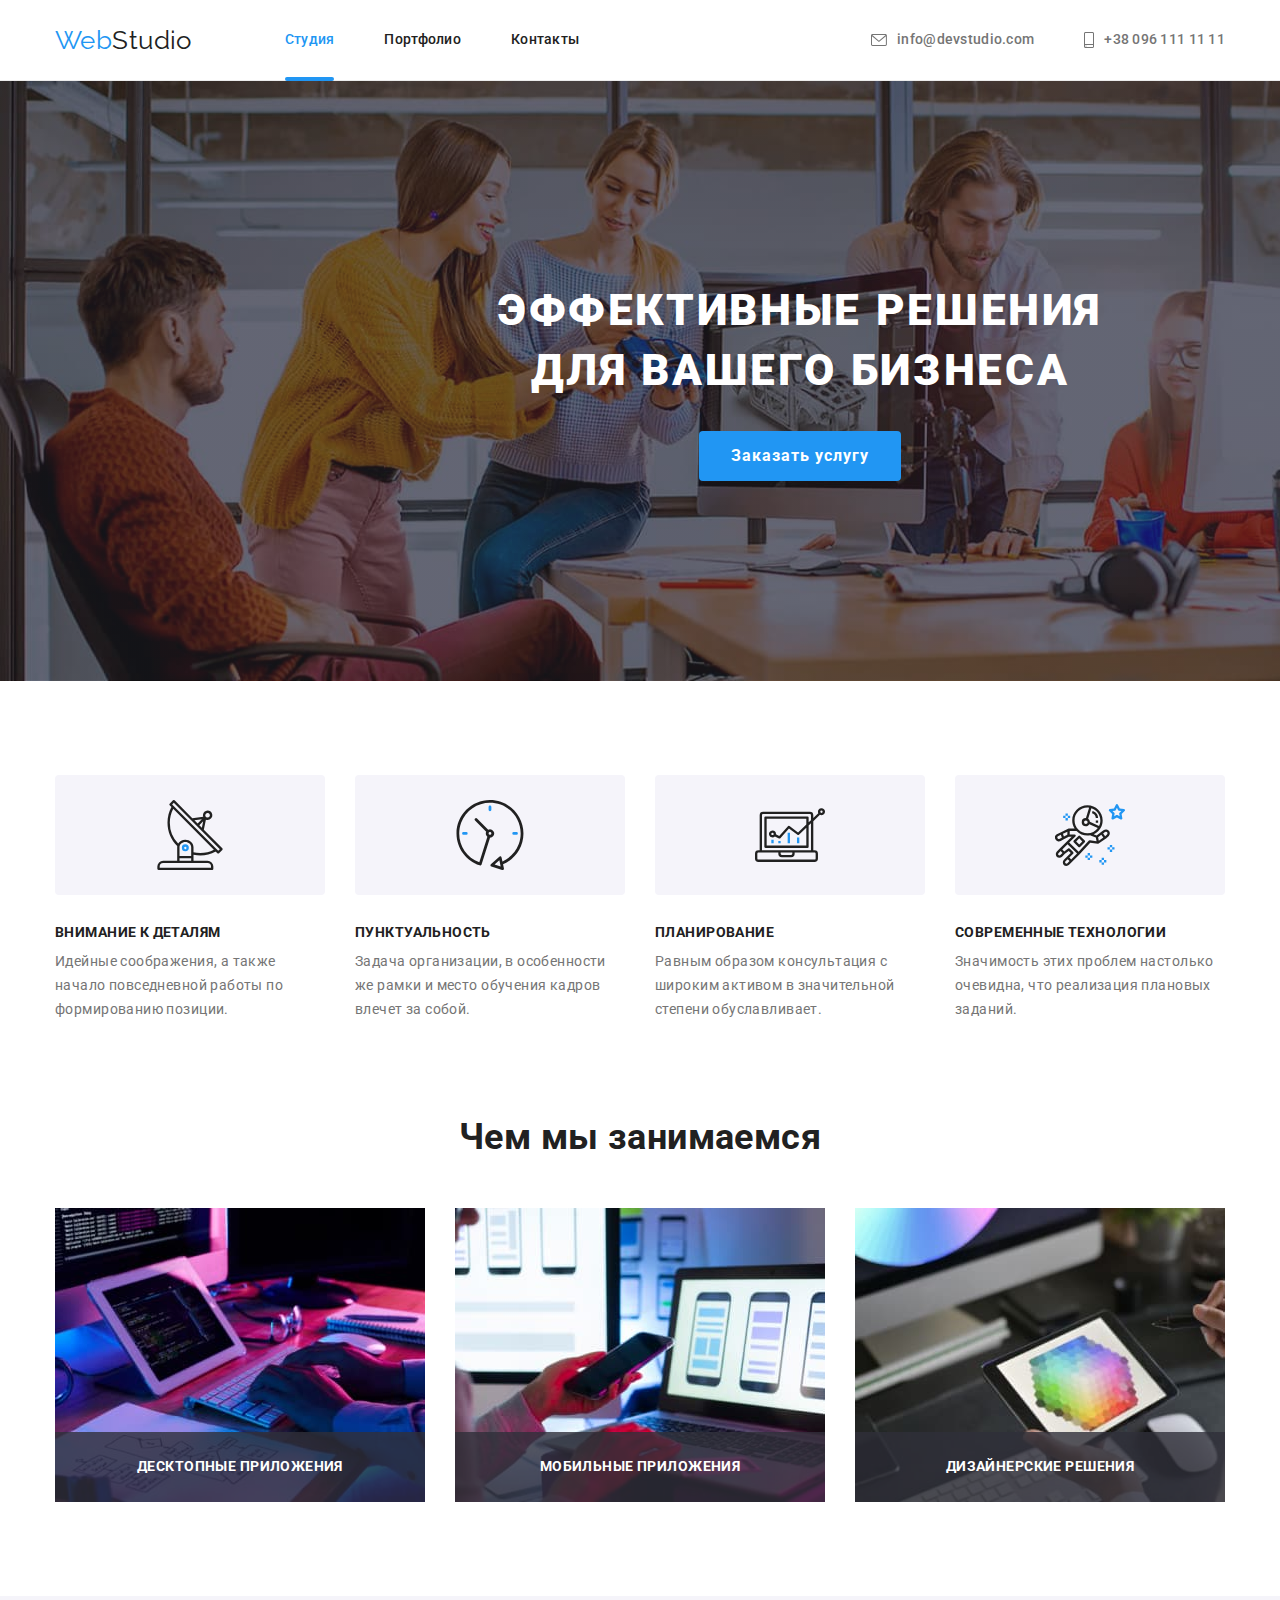
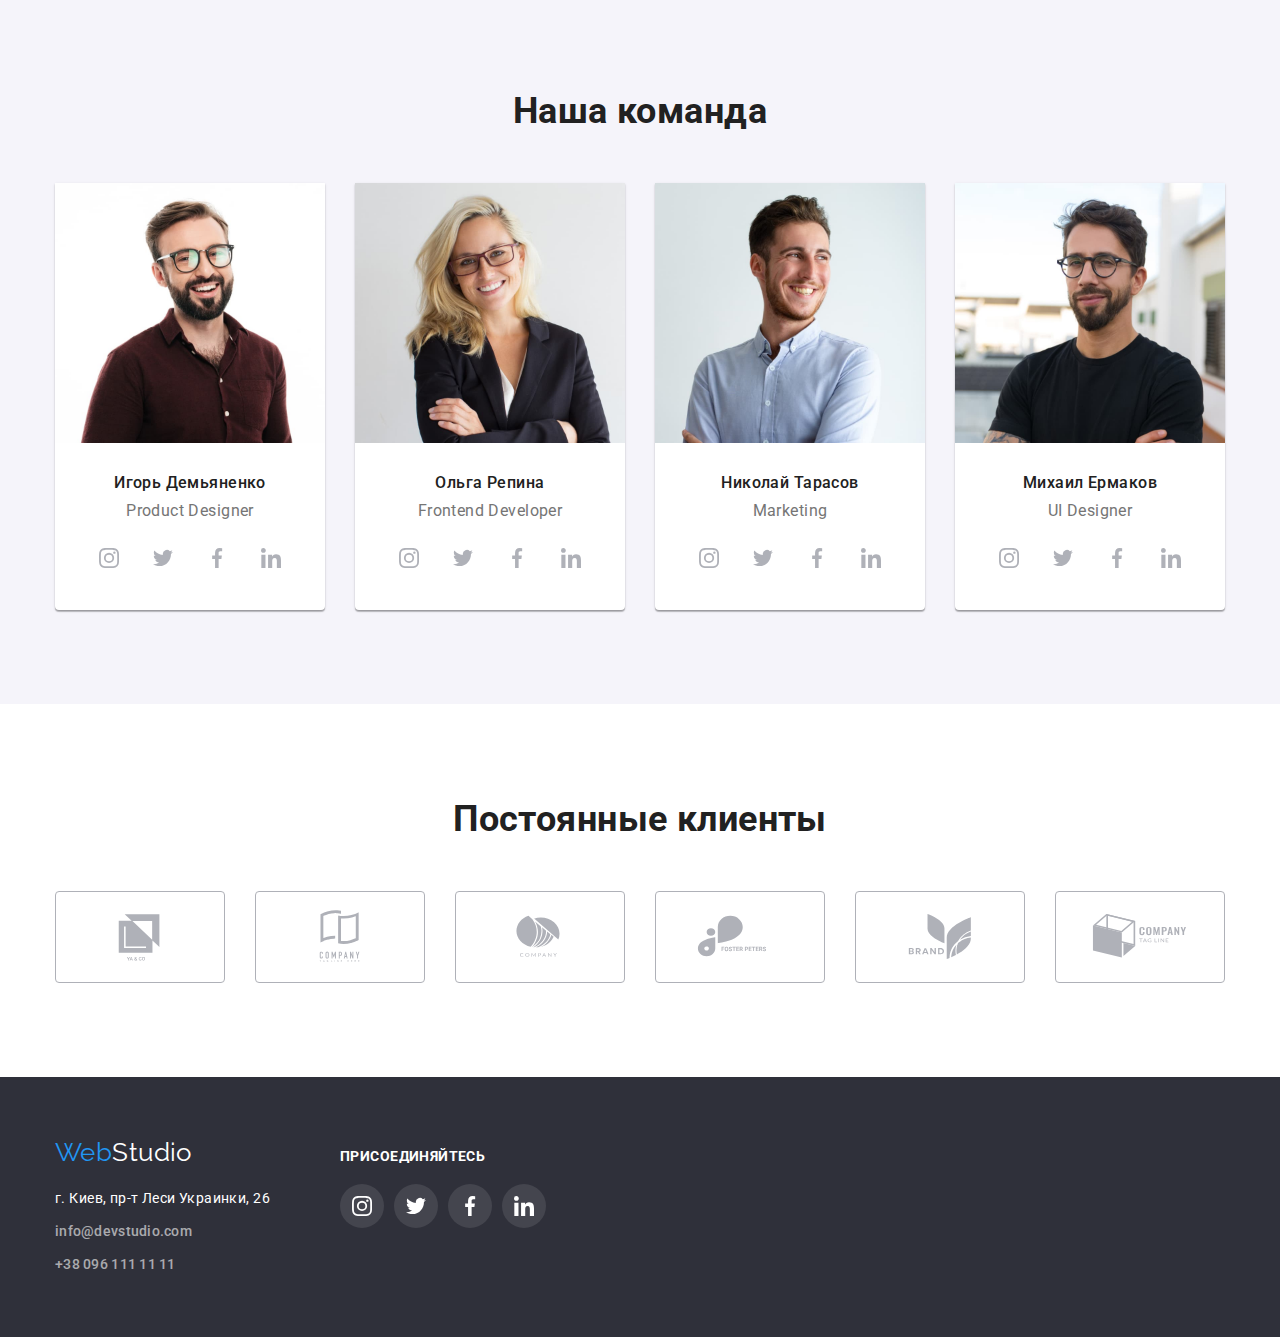
==== index.html @ c3dfde29 "Adds repository" ====
<!DOCTYPE html>
<html lang="ru">
<head>
  <meta charset="UTF-8">
  <meta http-equiv="X-UA-Compatible" content="IE=edge">
  <meta name="viewport" content="width=device-width, initial-scale=1.0">
  <link href="https://fonts.googleapis.com/css2?family=Raleway:wght@700&family=Roboto:wght@400;500;700;900&display=swap" rel="stylesheet">
  <link rel="stylesheet" href="./css/modern-normalize.css">
  <link rel="stylesheet" href="./css/style.css">
  <title>Web Studio</title>
</head>
<body>
  <header class="header">
    <div class="container head-wrapper">
      <nav class="site-nav">
        <a lang="en" class="logo" href="./index.html"><span>Web</span>Studio</a>
        <ul class="site-menu">
          <li class="menu-item">
            <a class="menu-link current" href="./index.html">Студия</a>
          </li>
          <li class="menu-item">
            <a class="menu-link" href="./portfolio.html">Портфолио</a>
          </li>
          <li class="menu-item">
            <a class="menu-link" href="#">Контакты</a>
          </li>
        </ul>
      </nav>
      <ul class="contacts">
        <li class="contacts-item">
          <a class="contacts-link" href="mailto:info@devstudio.com">
            <svg class="icon" width="16" height="12">
              <use href="./images/icons.svg#icon-envelope"></use>
            </svg>
            info@devstudio.com</a>
        </li>
        <li class="contacts-item">
          <a class="contacts-link" href="tel:+380961111111">
            <svg class="icon" width="10" height="16">
              <use href="./images/icons.svg#icon-smartphone"></use>
            </svg>
            +38 096 111 11 11</a>
        </li>
      </ul>
    </div>
  </header>
  <main>
    <section class="section hero">
      <div class="container">
        <h1 class="hero-title">Эффективные решения для вашего бизнеса</h1>
        <button class="button hero-button" data-modal-open type="button">Заказать услугу</button>
      </div>
    </section>
    <section class="section-features">
      <div class="container">
        <h2 class="visually-hidden">особенности</h2>
        <ul class=" features">
          <li class="features-item">
            <div class="features-icon">
              <svg class="icon" width="70" height="70">
                <use href="./images/icons.svg#icon-antenna"></use>
              </svg>
            </div>
            <h3 class="title feature-title">Внимание к деталям</h3>
            <p>Идейные соображения, а также начало повседневной работы по формированию позиции.</p>
          </li>
          <li class="features-item">
            <div class="features-icon">
              <svg class="icon" width="70" height="70">
                <use href="./images/icons.svg#icon-clock"></use>
              </svg>
            </div>
            <h3 class="title feature-title">Пунктуальность</h3>
            <p>Задача организации, в особенности же рамки и место обучения кадров влечет за собой.</p>
          </li>
          <li class="features-item">
            <div class="features-icon">
              <svg class="icon" width="70" height="70">
                <use href="./images/icons.svg#icon-diagram"></use>
              </svg>
            </div>
            <h3 class="title feature-title">Планирование</h3>
            <p>Равным образом консультация с широким активом в значительной степени обуславливает.</p>
          </li>
          <li class="features-item">
            <div class="features-icon">
              <svg class="icon" width="70" height="70">
                <use href="./images/icons.svg#icon-astronaut"></use>
              </svg>
            </div>
            <h3 class="title feature-title">Современные технологии</h3>
            <p>Значимость этих проблем настолько очевидна, что реализация плановых заданий.</p>
          </li>
        </ul>
      </div>
    </section>
    <section class="section">
      <div class="container">
        <h2 class="title section-title">Чем мы занимаемся</h2>
        <ul class="occupation">
          <li class="occupation-item">
            <img 
              src="./images/codig.jpg"
              class="img"
              alt="Десктопные приложения"
              width="370"
              height="294">
            <div class="stat-overlay">Десктопные приложения</div>
          </li>
          <li class="occupation-item">
            <img 
              src="./images/adaptation.jpg"
              class="img" 
              alt="Мобильные приложения"
              width="370"
              height="294">
            <div class="stat-overlay">Мобильные приложения</div>
          </li>
          <li class="occupation-item">
            <img 
              src="./images/design.jpg"
              class="img"
              alt="Дизайнерские решения"
              width="370"
              height="294">
            <div class="stat-overlay">Дизайнерские решения</div>
          </li>
        </ul>
      </div>
    </section>
    <section class="section team">
      <div class="container">
        <h2 class="title section-title">Наша команда</h2>
        <ul class="team-list">
          <li class="team-item">
            <img 
              src="./images/product_designer.jpg" 
              class="img"
              alt="Игорь Демьяненко"
              width="270"
              height="260">
            <div class="employee-wrapper">
              <h3 class="title employee-name">Игорь Демьяненко</h3>
              <p class="employee-position">Product Designer</p>
              <ul class="icon-box">
                <li class="icon-item">
                  <a href="#" class="icon-link">
                    <svg class="icon" width="20" height="20">
                      <use href="./images/icons.svg#icon-instagram"></use>
                    </svg>
                  </a>
                </li>
                <li class="icon-item">
                  <a href="#" class="icon-link">
                    <svg class="icon" width="20" height="20">
                      <use href="./images/icons.svg#icon-twitter"></use>
                    </svg>
                  </a>
                </li>
                <li class="icon-item">
                  <a href="#" class="icon-link">
                    <svg class="icon" width="20" height="20">
                      <use href="./images/icons.svg#icon-facebook"></use>
                    </svg>
                  </a>
                </li>
                <li class="icon-item">
                  <a href="#" class="icon-link">
                    <svg class="icon" width="20" height="20">
                      <use href="./images/icons.svg#icon-linkedin"></use>
                    </svg>
                  </a>
                </li>
              </ul>
            </div>
          </li>
          <li class="team-item">
            <img 
              src="./images/frontend_developer.jpg"
              class="img"
              alt="Ольга Репина"
              width="270"
              height="260">
            <div class="employee-wrapper">
              <h3 class="title employee-name">Ольга Репина</h3>
              <p class="employee-position">Frontend Developer</p>
              <ul class="icon-box">
                <li class="icon-item">
                  <a href="#" class="icon-link">
                    <svg class="icon" width="20" height="20">
                      <use href="./images/icons.svg#icon-instagram"></use>
                    </svg>
                  </a>
                </li>
                <li class="icon-item">
                  <a href="#" class="icon-link">
                    <svg class="icon" width="20" height="20">
                      <use href="./images/icons.svg#icon-twitter"></use>
                    </svg>
                  </a>
                </li>
                <li class="icon-item">
                  <a href="#" class="icon-link">
                    <svg class="icon" width="20" height="20">
                      <use href="./images/icons.svg#icon-facebook"></use>
                    </svg>
                  </a>
                </li>
                <li class="icon-item">
                  <a href="#" class="icon-link">
                    <svg class="icon" width="20" height="20">
                      <use href="./images/icons.svg#icon-linkedin"></use>
                    </svg>
                  </a>
                </li>
              </ul>
            </div>
          </li>
          <li class="team-item">
            <img 
              src="./images/marketing.jpg"
              class="img" 
              alt="Николай Тарасов"
              width="270"
              height="260">
            <div class="employee-wrapper">
              <h3 class="title employee-name">Николай Тарасов</h3>
              <p class="employee-position">Marketing</p>
              <ul class="icon-box">
                <li class="icon-item">
                  <a href="#" class="icon-link">
                    <svg class="icon" width="20" height="20">
                      <use href="./images/icons.svg#icon-instagram"></use>
                    </svg>
                  </a>
                </li>
                <li class="icon-item">
                  <a href="#" class="icon-link">
                    <svg class="icon" width="20" height="20">
                      <use href="./images/icons.svg#icon-twitter"></use>
                    </svg>
                  </a>
                </li>
                <li class="icon-item">
                  <a href="#" class="icon-link">
                    <svg class="icon" width="20" height="20">
                      <use href="./images/icons.svg#icon-facebook"></use>
                    </svg>
                  </a>
                </li>
                <li class="icon-item">
                  <a href="#" class="icon-link">
                    <svg class="icon" width="20" height="20">
                      <use href="./images/icons.svg#icon-linkedin"></use>
                    </svg>
                  </a>
                </li>
              </ul>
            </div>
          </li>
          <li class="team-item">
            <img 
              src="./images/ui_designer.jpg" 
              class="img"
              alt="Михаил Ермаков"
              width="270"
              height="260">
            <div class="employee-wrapper">
              <h3 class="title employee-name">Михаил Ермаков</h3>
              <p class="employee-position">UI Designer</p>
              <ul class="icon-box">
                <li class="icon-item">
                  <a href="#" class="icon-link">
                    <svg class="icon" width="20" height="20">
                      <use href="./images/icons.svg#icon-instagram"></use>
                    </svg>
                  </a>
                </li>
                <li class="icon-item">
                  <a href="#" class="icon-link">
                    <svg class="icon" width="20" height="20">
                      <use href="./images/icons.svg#icon-twitter"></use>
                    </svg>
                  </a>
                </li>
                <li class="icon-item">
                  <a href="#" class="icon-link">
                    <svg class="icon" width="20" height="20">
                      <use href="./images/icons.svg#icon-facebook"></use>
                    </svg>
                  </a>
                </li>
                <li class="icon-item">
                  <a href="#" class="icon-link">
                    <svg class="icon" width="20" height="20">
                      <use href="./images/icons.svg#icon-linkedin"></use>
                    </svg>
                  </a>
                </li>
              </ul>
            </div>
          </li>
        </ul>
      </div>
    </section>
    <section class="section">
      <h2 class="title section-title">Постоянные клиенты</h2>
      <div class="container">
        <ul class="clients-list">
        <li class="clients-item">
          <a href="#" class="icon-link">
            <svg class="icon" width="106" height="60">
              <use href="./images/icons.svg#icon-logo"></use>
            </svg>
          </a>
        </li>
        <li class="clients-item">
          <a href="#" class="icon-link">
            <svg class="icon" width="106" height="60">
              <use href="./images/icons.svg#icon-logo_2"></use>
            </svg>
          </a>
        </li>
        <li class="clients-item">
          <a href="#" class="icon-link">
            <svg class="icon" width="106" height="60">
              <use href="./images/icons.svg#icon-logo_3"></use>
            </svg>
          </a>
        </li>
        <li class="clients-item">
          <a href="#" class="icon-link">
            <svg class="icon" width="106" height="60">
              <use href="./images/icons.svg#icon-logo_4"></use>
            </svg>
          </a>
        </li>
        <li class="clients-item">
          <a href="#" class="icon-link">
            <svg class="icon" width="106" height="60">
              <use href="./images/icons.svg#icon-logo_5"></use>
            </svg>
          </a>
        </li>
        <li class="clients-item">
          <a href="#" class="icon-link">
            <svg class="icon" width="106" height="60">
              <use href="./images/icons.svg#icon-logo_6"></use>
            </svg>
          </a>
        </li>
      </ul>
      </div>
    </section>
  </main>
  <footer class="footer">
    <div class="container footer-wrapper">
      <div class="address-wrapper">
        <a lang="en" class="logo" href="./index.html"><span>Web</span>Studio</a>
        <address class="address">
          <p>г. Киев, пр-т Леси Украинки, 26</p>
          <a class="contacts-link" href="mailto:info@devstudio.com">info@devstudio.com</a>
          <br>
          <a class="contacts-link" href="tel:+380961111111">+38 096 111 11 11</a>
        </address>
      </div>
      <div class="social-wrapper">
        <h2 class="title social-title">Присоединяйтесь</h2>
        <ul class="icon-box">
          <li class="icon-item">
            <a href="#" class="icon-link">
              <svg class="icon" width="20" height="20">
                <use href="./images/icons.svg#icon-instagram"></use>
              </svg>
            </a>
          </li>
          <li class="icon-item">
            <a href="#" class="icon-link">
              <svg class="icon" width="20" height="20">
                <use href="./images/icons.svg#icon-twitter"></use>
              </svg>
            </a>
          </li>
          <li class="icon-item">
            <a href="#" class="icon-link">
              <svg class="icon" width="20" height="20">
                <use href="./images/icons.svg#icon-facebook"></use>
              </svg>
            </a>
          </li>
          <li class="icon-item">
            <a href="#" class="icon-link">
              <svg class="icon" width="20" height="20">
                <use href="./images/icons.svg#icon-linkedin"></use>
              </svg>
            </a>
          </li>
        </ul>
      </div>
    </div>
  </footer>
  <div class="backdrop is-hidden" data-modal>
    <div class="modal">
      <button class="modal-button" data-modal-close type="button"> 
        <svg class="icon" width="18" height="18">
          <use href="./images/icons.svg#icon-close"></use>
        </svg> 
      </button>
    </div>
  <script src="./js/modal.js"></script>
</body>
</html>
---- css/style.css ----
:root {
  --primary-text-color: #757575;
  --contrast-text-color: #FFFFFF;
  --title-text-color: #212121;
  --contacts-text-color: rgba(255, 255, 255, 0.6);
  --accent-text-color: #2196F3;
  --accent-button-background-color: #188CE8;
  --primary-background-color: #FFFFFF;
  --secondary-background-color: #F5F4FA;
  --contrast-background-color: #2F303A;
  --accent-background-color: #2196F3;
}

body {
  font-family: 'Roboto', Tahoma, Geneva, Verdana, sans-serif;
  font-size: 14px;
  line-height: 1.71;
  letter-spacing: 0.03em;
  color: var(--primary-text-color);
  background-color: var(--primary-background-color);
}

h1, h2, h3, p {
  margin-top: 0;
  margin-bottom: 0;
}

ul {
  margin-top: 0;
  margin-bottom: 0;
  padding-left: 0;
  list-style: none;
}

.container {
  margin-right: auto;
  margin-left: auto;
  padding-right: 15px;
  padding-left: 15px;
  width: 1200px;
}

.title {
  font-weight: 700;
  color: var(--title-text-color);
}

.button {
  display: inline-block;
  padding-top: 6px;
  padding-bottom: 6px;
  padding-left: 22px;
  padding-right: 22px;
  border-width: 0;
  border-radius: 4px;
  transition: color 250ms cubic-bezier(0.4, 0, 0.2, 1),
  background-color 250ms cubic-bezier(0.4, 0, 0.2, 1),
  box-shadow 250ms cubic-bezier(0.4, 0, 0.2, 1);
  
  font-family: inherit;
  font-weight: 500;
  font-size: 16px;
  line-height: 1.62;
  cursor: pointer;
  color: var(--title-text-color);
  background-color: var(--secondary-background-color);
}

.button.current,
.button:hover,
.button:focus {
  color: var(--contrast-text-color);
  background-color: var(--accent-background-color);
  box-shadow: 0px 3px 1px rgba(0, 0, 0, 0.1),
  0px 1px 2px rgba(0, 0, 0, 0.08),
  0px 2px 2px rgba(0, 0, 0, 0.12);
}

.img {
  display: block;
}

.visually-hidden {
  position: absolute;
  clip: rect(0 0 0 0);
  width: 1px;
  height: 1px;
  margin: -1px;
}

.icon{
  display: block;

  fill: currentColor;
}

/* Sections */

.section {
  padding-top: 94px;
  padding-bottom: 94px;
}

.section-title {
  margin-bottom: 50px;

  font-size: 36px;
  line-height: 1.17;
  text-align: center;
}

/* Header */

.header {
  border-bottom: 1px solid #ECECEC;
}

.head-wrapper{
  display: flex;
  align-items: center;
}

.site-nav {
  display: flex;
  align-items: center;
}

/* Logo */

.logo {
  font-family: 'Raleway', Tahoma, Geneva, Verdana, sans-serif;
  font-size: 26px;
  line-height: 1.19;
  color: var(--title-text-color);
  text-decoration: none;
}

.logo>span {
  color: var(--accent-text-color);
}

/* Menu */

.site-menu {
  display: flex;
  margin-left: 93px;
}

.menu-item {
  position: relative;
}

.menu-item:not(:last-child) {
  margin-right: 50px;
}

.menu-link {
  display: block;
  padding-top: 32px;
  padding-bottom: 32px;
  transition: color 250ms cubic-bezier(0.4, 0, 0.2, 1);
  
  font-weight: 500;
  line-height: 1.14;
  letter-spacing: 0.02em;
  color: var(--title-text-color);
  text-decoration: none;
}

.menu-link.current,
.menu-link:hover,
.menu-link:focus {
  color: var(--accent-text-color);
}

.menu-link.current::after {
  content: '';
  position: absolute;
  left: 0;
  bottom: -1px;
  height: 4px;
  width: 100%;
  background-color: var(--accent-background-color);
  border-radius: 2px;
}

/* Contacts */

.contacts {
  display: flex;
  margin-left: auto;
}

.contacts-link {
  display: flex;
  align-items: center;
  transition: color 250ms cubic-bezier(0.4, 0, 0.2, 1);
  
  font-weight: 500;
  line-height: 1.14;
  letter-spacing: 0.02em;
  text-decoration: none;
  color: inherit;
}

.contacts-link>.icon {
  margin-right: 10px;
}

.contacts-item + .contacts-item {
  margin-left: 50px;
}

.address>.contacts-link:hover,
.address>.contacts-link:focus,
.contacts-link:hover,
.contacts-link:focus {
  color: var(--accent-text-color);
}

/* Hero */

.hero {
  width: 1600px;
  margin: auto;
  padding-top: 200px;
  padding-bottom: 200px;
  background-color: var(--contrast-background-color);
  background-image: linear-gradient(to right, rgba(47, 48, 58, 0.4), rgba(47, 48, 58, 0.4)), url(../images/hero-img.jpg);
  background-size: cover;
  background-position: center;
  text-align: center;
}

.hero-title {
  margin-left: auto;
  margin-right: auto;
  margin-bottom: 30px;

  width: 696px;
  font-weight: 900;
  font-size: 44px;
  line-height: 1.36;
  text-align: center;
  letter-spacing: 0.06em;
  text-transform: uppercase;
  color: var(--contrast-text-color);
}

.hero-button {
  padding-top: 10px;
  padding-bottom: 10px;
  padding-left: 32px;
  padding-right: 32px;
  transition: background-color 250ms cubic-bezier(0.4, 0, 0.2, 1);
      
  font-weight: 700;
  font-size: 16px;
  line-height: 1.87;
  text-align: center;
  letter-spacing: 0.06em;
  color: var(--contrast-text-color);
  background-color: var(--accent-background-color);
}

.hero-button:hover,
.hero-button:focus {
  background-color: var(--accent-button-background-color);
}

/* Features */

.section-features {
  padding-top: 94px;
}

.features {
  display: flex;
}

.features-item {
  width: 270px;
}

.features-icon {
  display: flex;
  height: 120px;
  justify-content: center;
  align-items: center;
  background-color: var(--secondary-background-color);
  border-radius: 4px;
  margin-bottom: 30px;
}

.features-item:not(:last-child) {
  margin-right: 30px;
}

.feature-title {
  margin-bottom: 10px;  

  font-size: inherit;
  line-height: 1.14;
  text-transform: uppercase;
}

/* Occupation */

.occupation {
  display: flex;
  justify-content: space-between;
}

.occupation-item {
  position: relative;
}

.stat-overlay {
  position: absolute;
  left: 0;
  bottom: 0;

  width: 100%;
  padding-top: 27px;
  padding-bottom: 27px;
  
  text-align: center;
  line-height: 1.14;
  text-transform: uppercase;
  color: var(--contrast-text-color);
  background-color: rgba(47, 48, 58, 0.8);
  font-weight: 700;
}

/* Section Team */

.team {
  background-color: var(--secondary-background-color);
}

.team-list {
  display: flex;
  justify-content: space-between;
}

.team-item {
  border-radius: 0px 0px 4px 4px;

  text-align: center;
  background-color: var(--primary-background-color);
  box-shadow: 0px 1px 3px rgba(0, 0, 0, 0.12),
  0px 1px 1px rgba(0, 0, 0, 0.14),
  0px 2px 1px rgba(0, 0, 0, 0.2);
}

.employee-wrapper {
  padding: 30px 32px;  
}

.employee-name {
  margin-bottom: 10px;
  
  font-weight: 500;
  font-size: 16px;
  line-height: 1.19;
}

.employee-position {
  margin-bottom: 16px;

  font-size: 16px;
  line-height: 1.18;
}

.icon-box{
  display: flex;
}

.icon-item:not(:last-child) {
  margin-right: 10px;
}

.icon-link {
  display: block;
  padding: 12px;
  border-radius: 50%;
  transition: color 250ms cubic-bezier(0.4, 0, 0.2, 1),
  background-color 250ms cubic-bezier(0.4, 0, 0.2, 1);
  
  color: #AFB1B8;
}

.icon-link:hover,
.icon-link:focus {
  background-color: var(--accent-background-color);
  color: var(--contrast-text-color);
}

/* Section Clietns */

.clients-list {
  display: flex;
  justify-content: center;
}

.clients-item:not(:last-child) {
  margin-right: 30px;
}

.clients-item>.icon-link {
  padding: 15px 31px;
  border: 1px solid #AFB1B8;
  border-radius: 4px;
  transition: color 250ms cubic-bezier(0.4, 0, 0.2, 1),
  background-color 250ms cubic-bezier(0.4, 0, 0.2, 1),
  border-color 250ms cubic-bezier(0.4, 0, 0.2, 1);
}

.clients-item>.icon-link:hover,
.clients-item>.icon-link:focus {
  color: var(--accent-text-color);
  background-color: var(--primary-background-color);
  border-color: var(--accent-background-color);
}

/* Portfolio */

.portfolio-filter {
  display: flex;
  justify-content: center;
  margin-bottom: 50px;
}

.filter-item:not(:last-child) {
  margin-right: 8px;
}

.portfolio-list {
  display: flex;
  flex-wrap: wrap;
}

.portfolio-item {
  width: calc((100% - 60px)/3);
  margin-right: 30px;
  margin-bottom: 30px;
  transition: box-shadow 250ms cubic-bezier(0.4, 0, 0.2, 1);
}

.portfolio-item:nth-child(3n) {
  margin-right: 0;
}

.portfolio-item:nth-last-child(-n + 3) {
  margin-bottom: 0;
}

.img-wrapper {
  position: relative;
  overflow: hidden;
}

.din-overlay {
  position: absolute;
  top: 0;
  left: 0;
  width: 100%;
  height: 100%;
  transform: translateY(100%);
  transition: transform 250ms cubic-bezier(0.4, 0, 0.2, 1);
  
  padding: 63px 24px;

  font-size: 18px;
  line-height: 1.56;
  color: var(--contrast-text-color);
  background-color: rgba(33, 150, 243, 0.9);
}

.portfolio-item:hover .din-overlay {
  transform: translateY(0);
}

.portfolio-item:hover,
.portfolio-item:focus {
  box-shadow: 0px 1px 1px rgba(0, 0, 0, 0.12),
  0px 4px 4px rgba(0, 0, 0, 0.06),
  1px 4px 6px rgba(0, 0, 0, 0.16);
}

.description-wrapper {
  padding: 20px 24px;
  border: 1px solid #EEEEEE;
  border-top: none;
}

.project-name {
  margin-bottom: 4px;
  
  font-size: 18px;
  line-height: 2;
  letter-spacing: 0.06em;
}

.project-description {
  font-size: 16px;
  line-height: 1.87;
}

/* Footer */

.footer {
  padding-top: 60px;
  padding-bottom: 60px;
  background-color: var(--contrast-background-color);
}

.footer-wrapper {
  display: flex;
}

.footer .logo {
  display: inline-block;
  padding-bottom: 20px;

  color: var(--contrast-text-color);
}

.address {
  font-style: normal;
  color: var(--contrast-text-color);
}

.address>.contacts-link{
  display: inline-block;
  margin-top: 9px;
  transition: color 250ms cubic-bezier(0.4, 0, 0.2, 1);
  
  line-height: 1.71;
  color: var(--contacts-text-color);
}

.address-wrapper {
  margin-right: 70px;
}

.social-wrapper {
  padding-top: 12px;
}

.social-title {
  margin-bottom: 20px;
  
  font-size: 14px;
  line-height: 1.14;
  color: var(--contrast-text-color);
  text-transform: uppercase;
}

.footer .icon-link {
  transition: background-color 250ms cubic-bezier(0.4, 0, 0.2, 1);
  
  background-color: rgba(255, 255, 255, 0.1);
  color: var(--contrast-text-color);
}

.footer .icon-link:hover,
.footer .icon-link:focus{
  background-color: var(--accent-background-color);
}

/* Modal */

.backdrop {
  position: fixed;
  top: 0;
  bottom: 0;
  width: 100%;
  height: 100%;
  transition: opacity 250ms cubic-bezier(0.4, 0, 0.2, 1),
  visibility 250ms cubic-bezier(0.4, 0, 0.2, 1);

  background-color: rgba(0, 0, 0, 0.2);
  opacity: 1;
}

.is-hidden {
  opacity: 0;
  pointer-events: none;
  visibility: hidden;
}

.backdrop.is-hidden .modal {
  transform: translate(-50%, -50%) scale(0.5);
}

.modal {
  position: absolute;
  top: 50%;
  left: 50%;
  transform: translate(-50%, -50%) scale(1);
  transition: transform 250ms cubic-bezier(0.4, 0, 0.2, 1);

  width: 528px;
  height: 536px;
  background-color: var(--primary-background-color);
  box-shadow: 0px 1px 3px rgba(0, 0, 0, 0.12),
  0px 1px 1px rgba(0, 0, 0, 0.14),
  0px 2px 1px rgba(0, 0, 0, 0.2);
  border-radius: 4px;
}

.modal-button {
  position: absolute;
  top: 8px;
  right: 8px;

  padding: 5px;
  background-color: var(--contrast-text-color);
  border: 1px solid rgba(0, 0, 0, 0.1);
  border-radius: 50%;
  cursor: pointer;

  color: #000;
}
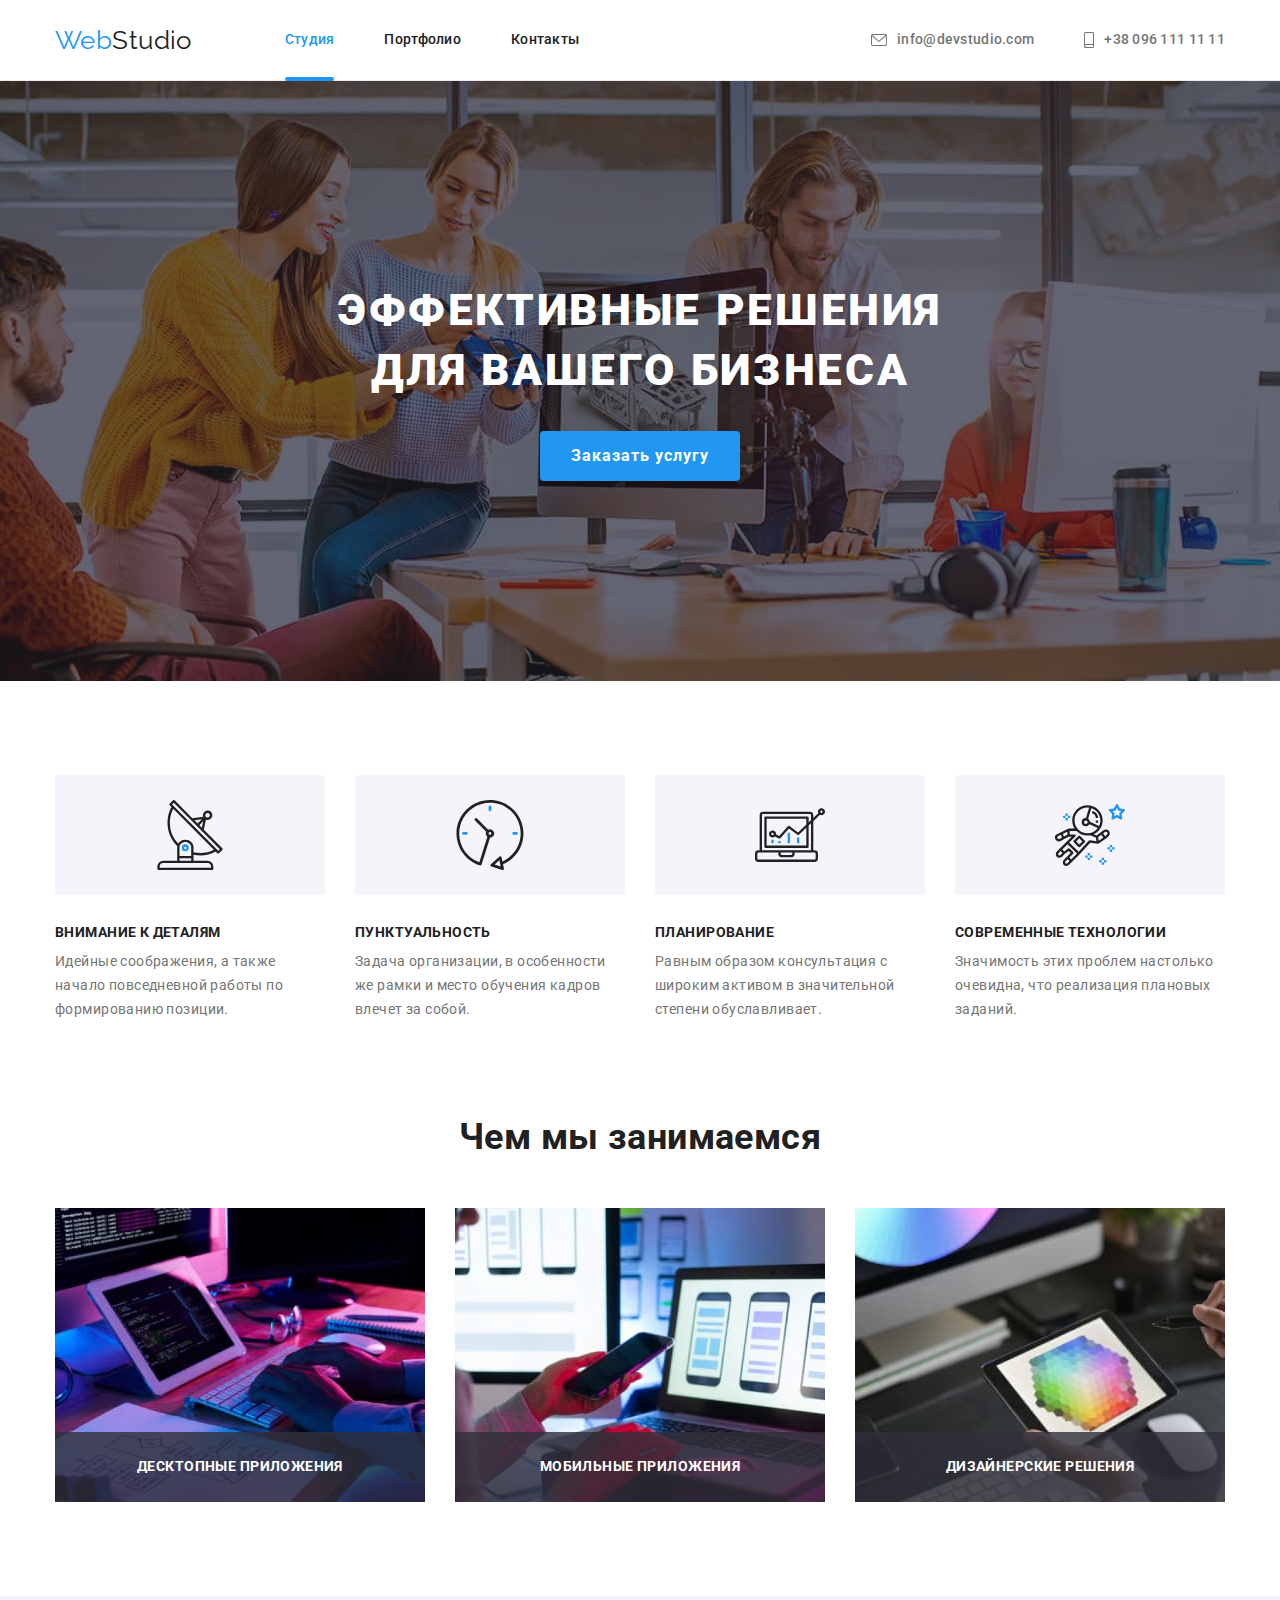
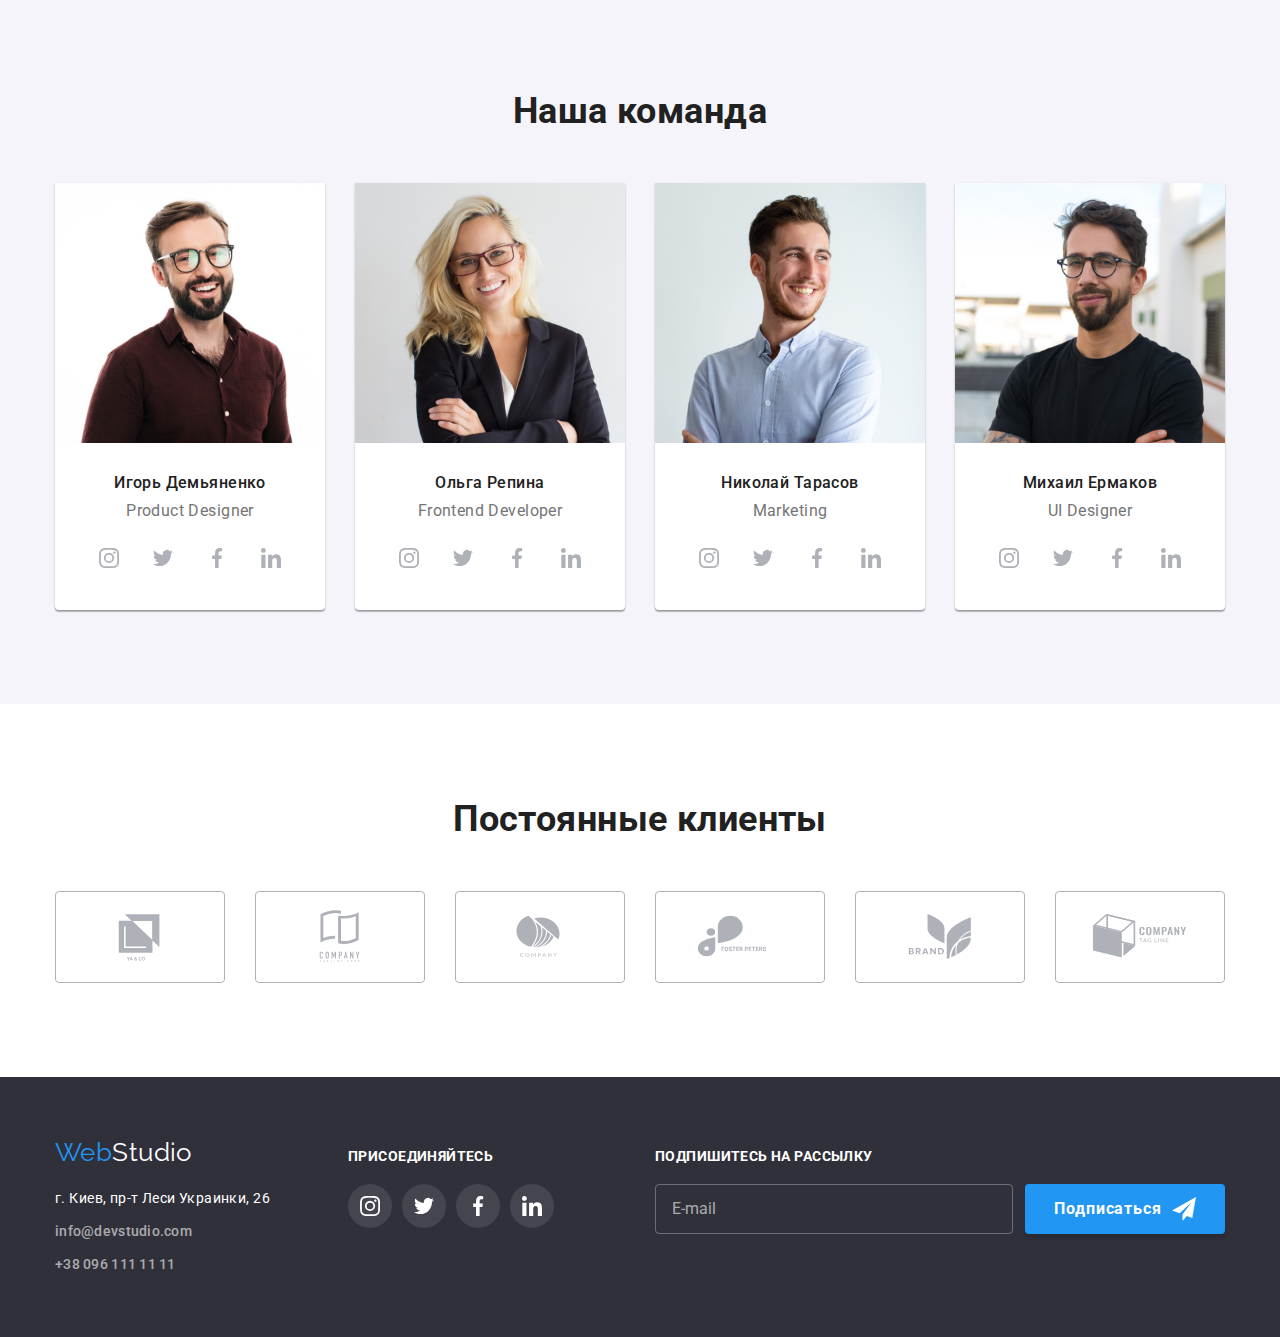
==== commit 725876f6: "Adds forms" ====
--- a/index.html
+++ b/index.html
@@ -1,412 +1,486 @@
 <!DOCTYPE html>
 <html lang="ru">
-<head>
-  <meta charset="UTF-8">
-  <meta http-equiv="X-UA-Compatible" content="IE=edge">
-  <meta name="viewport" content="width=device-width, initial-scale=1.0">
-  <link href="https://fonts.googleapis.com/css2?family=Raleway:wght@700&family=Roboto:wght@400;500;700;900&display=swap" rel="stylesheet">
-  <link rel="stylesheet" href="./css/modern-normalize.css">
-  <link rel="stylesheet" href="./css/style.css">
-  <title>Web Studio</title>
-</head>
-<body>
-  <header class="header">
-    <div class="container head-wrapper">
-      <nav class="site-nav">
-        <a lang="en" class="logo" href="./index.html"><span>Web</span>Studio</a>
-        <ul class="site-menu">
-          <li class="menu-item">
-            <a class="menu-link current" href="./index.html">Студия</a>
+  <head>
+    <meta charset="UTF-8" />
+    <meta http-equiv="X-UA-Compatible" content="IE=edge" />
+    <meta name="viewport" content="width=device-width, initial-scale=1.0" />
+    <link
+      href="https://fonts.googleapis.com/css2?family=Raleway:wght@700&family=Roboto:wght@400;500;700;900&display=swap"
+      rel="stylesheet"
+    />
+    <link rel="stylesheet" href="./css/modern-normalize.css" />
+    <link rel="stylesheet" href="./css/style.css" />
+    <title>Web Studio</title>
+  </head>
+  <body>
+    <header class="header">
+      <div class="container head-wrapper">
+        <nav class="site-nav">
+          <a lang="en" class="logo" href="./index.html"><span>Web</span>Studio</a>
+          <ul class="site-menu">
+            <li class="menu-item">
+              <a class="menu-link current" href="./index.html">Студия</a>
+            </li>
+            <li class="menu-item">
+              <a class="menu-link" href="./portfolio.html">Портфолио</a>
+            </li>
+            <li class="menu-item">
+              <a class="menu-link" href="#">Контакты</a>
+            </li>
+          </ul>
+        </nav>
+        <ul class="contacts">
+          <li class="contacts-item">
+            <a class="contacts-link" href="mailto:info@devstudio.com">
+              <svg class="icon" width="16" height="12">
+                <use href="./images/icons.svg#icon-envelope"></use>
+              </svg>
+              info@devstudio.com</a
+            >
           </li>
-          <li class="menu-item">
-            <a class="menu-link" href="./portfolio.html">Портфолио</a>
-          </li>
-          <li class="menu-item">
-            <a class="menu-link" href="#">Контакты</a>
-          </li>
-        </ul>
-      </nav>
-      <ul class="contacts">
-        <li class="contacts-item">
-          <a class="contacts-link" href="mailto:info@devstudio.com">
-            <svg class="icon" width="16" height="12">
-              <use href="./images/icons.svg#icon-envelope"></use>
-            </svg>
-            info@devstudio.com</a>
-        </li>
-        <li class="contacts-item">
-          <a class="contacts-link" href="tel:+380961111111">
-            <svg class="icon" width="10" height="16">
-              <use href="./images/icons.svg#icon-smartphone"></use>
-            </svg>
-            +38 096 111 11 11</a>
-        </li>
-      </ul>
-    </div>
-  </header>
-  <main>
-    <section class="section hero">
-      <div class="container">
-        <h1 class="hero-title">Эффективные решения для вашего бизнеса</h1>
-        <button class="button hero-button" data-modal-open type="button">Заказать услугу</button>
-      </div>
-    </section>
-    <section class="section-features">
-      <div class="container">
-        <h2 class="visually-hidden">особенности</h2>
-        <ul class=" features">
-          <li class="features-item">
-            <div class="features-icon">
-              <svg class="icon" width="70" height="70">
-                <use href="./images/icons.svg#icon-antenna"></use>
-              </svg>
-            </div>
-            <h3 class="title feature-title">Внимание к деталям</h3>
-            <p>Идейные соображения, а также начало повседневной работы по формированию позиции.</p>
-          </li>
-          <li class="features-item">
-            <div class="features-icon">
-              <svg class="icon" width="70" height="70">
-                <use href="./images/icons.svg#icon-clock"></use>
-              </svg>
-            </div>
-            <h3 class="title feature-title">Пунктуальность</h3>
-            <p>Задача организации, в особенности же рамки и место обучения кадров влечет за собой.</p>
-          </li>
-          <li class="features-item">
-            <div class="features-icon">
-              <svg class="icon" width="70" height="70">
-                <use href="./images/icons.svg#icon-diagram"></use>
-              </svg>
-            </div>
-            <h3 class="title feature-title">Планирование</h3>
-            <p>Равным образом консультация с широким активом в значительной степени обуславливает.</p>
-          </li>
-          <li class="features-item">
-            <div class="features-icon">
-              <svg class="icon" width="70" height="70">
-                <use href="./images/icons.svg#icon-astronaut"></use>
-              </svg>
-            </div>
-            <h3 class="title feature-title">Современные технологии</h3>
-            <p>Значимость этих проблем настолько очевидна, что реализация плановых заданий.</p>
+          <li class="contacts-item">
+            <a class="contacts-link" href="tel:+380961111111">
+              <svg class="icon" width="10" height="16">
+                <use href="./images/icons.svg#icon-smartphone"></use>
+              </svg>
+              +38 096 111 11 11</a
+            >
           </li>
         </ul>
       </div>
-    </section>
-    <section class="section">
-      <div class="container">
-        <h2 class="title section-title">Чем мы занимаемся</h2>
-        <ul class="occupation">
-          <li class="occupation-item">
-            <img 
-              src="./images/codig.jpg"
-              class="img"
-              alt="Десктопные приложения"
-              width="370"
-              height="294">
-            <div class="stat-overlay">Десктопные приложения</div>
-          </li>
-          <li class="occupation-item">
-            <img 
-              src="./images/adaptation.jpg"
-              class="img" 
-              alt="Мобильные приложения"
-              width="370"
-              height="294">
-            <div class="stat-overlay">Мобильные приложения</div>
-          </li>
-          <li class="occupation-item">
-            <img 
-              src="./images/design.jpg"
-              class="img"
-              alt="Дизайнерские решения"
-              width="370"
-              height="294">
-            <div class="stat-overlay">Дизайнерские решения</div>
-          </li>
-        </ul>
+    </header>
+    <main>
+      <section class="section hero">
+        <div class="container">
+          <h1 class="hero-title">Эффективные решения для вашего бизнеса</h1>
+          <button class="form-button" data-modal-open type="button">Заказать услугу</button>
+        </div>
+      </section>
+      <section class="section-features">
+        <div class="container">
+          <h2 class="visually-hidden">особенности</h2>
+          <ul class="features">
+            <li class="features-item">
+              <div class="features-icon">
+                <svg class="icon" width="70" height="70">
+                  <use href="./images/icons.svg#icon-antenna"></use>
+                </svg>
+              </div>
+              <h3 class="title feature-title">Внимание к деталям</h3>
+              <p>
+                Идейные соображения, а также начало повседневной работы по формированию позиции.
+              </p>
+            </li>
+            <li class="features-item">
+              <div class="features-icon">
+                <svg class="icon" width="70" height="70">
+                  <use href="./images/icons.svg#icon-clock"></use>
+                </svg>
+              </div>
+              <h3 class="title feature-title">Пунктуальность</h3>
+              <p>
+                Задача организации, в особенности же рамки и место обучения кадров влечет за собой.
+              </p>
+            </li>
+            <li class="features-item">
+              <div class="features-icon">
+                <svg class="icon" width="70" height="70">
+                  <use href="./images/icons.svg#icon-diagram"></use>
+                </svg>
+              </div>
+              <h3 class="title feature-title">Планирование</h3>
+              <p>
+                Равным образом консультация с широким активом в значительной степени обуславливает.
+              </p>
+            </li>
+            <li class="features-item">
+              <div class="features-icon">
+                <svg class="icon" width="70" height="70">
+                  <use href="./images/icons.svg#icon-astronaut"></use>
+                </svg>
+              </div>
+              <h3 class="title feature-title">Современные технологии</h3>
+              <p>Значимость этих проблем настолько очевидна, что реализация плановых заданий.</p>
+            </li>
+          </ul>
+        </div>
+      </section>
+      <section class="section">
+        <div class="container">
+          <h2 class="title section-title">Чем мы занимаемся</h2>
+          <ul class="occupation">
+            <li class="occupation-item">
+              <img
+                src="./images/codig.jpg"
+                class="img"
+                alt="Десктопные приложения"
+                width="370"
+                height="294"
+              />
+              <div class="stat-overlay">Десктопные приложения</div>
+            </li>
+            <li class="occupation-item">
+              <img
+                src="./images/adaptation.jpg"
+                class="img"
+                alt="Мобильные приложения"
+                width="370"
+                height="294"
+              />
+              <div class="stat-overlay">Мобильные приложения</div>
+            </li>
+            <li class="occupation-item">
+              <img
+                src="./images/design.jpg"
+                class="img"
+                alt="Дизайнерские решения"
+                width="370"
+                height="294"
+              />
+              <div class="stat-overlay">Дизайнерские решения</div>
+            </li>
+          </ul>
+        </div>
+      </section>
+      <section class="section team">
+        <div class="container">
+          <h2 class="title section-title">Наша команда</h2>
+          <ul class="team-list">
+            <li class="team-item">
+              <img
+                src="./images/product_designer.jpg"
+                class="img"
+                alt="Игорь Демьяненко"
+                width="270"
+                height="260"
+              />
+              <div class="employee-wrapper">
+                <h3 class="title employee-name">Игорь Демьяненко</h3>
+                <p class="employee-position">Product Designer</p>
+                <ul class="icon-box">
+                  <li class="icon-item">
+                    <a href="#" class="icon-link">
+                      <svg class="icon" width="20" height="20">
+                        <use href="./images/icons.svg#icon-instagram"></use>
+                      </svg>
+                    </a>
+                  </li>
+                  <li class="icon-item">
+                    <a href="#" class="icon-link">
+                      <svg class="icon" width="20" height="20">
+                        <use href="./images/icons.svg#icon-twitter"></use>
+                      </svg>
+                    </a>
+                  </li>
+                  <li class="icon-item">
+                    <a href="#" class="icon-link">
+                      <svg class="icon" width="20" height="20">
+                        <use href="./images/icons.svg#icon-facebook"></use>
+                      </svg>
+                    </a>
+                  </li>
+                  <li class="icon-item">
+                    <a href="#" class="icon-link">
+                      <svg class="icon" width="20" height="20">
+                        <use href="./images/icons.svg#icon-linkedin"></use>
+                      </svg>
+                    </a>
+                  </li>
+                </ul>
+              </div>
+            </li>
+            <li class="team-item">
+              <img
+                src="./images/frontend_developer.jpg"
+                class="img"
+                alt="Ольга Репина"
+                width="270"
+                height="260"
+              />
+              <div class="employee-wrapper">
+                <h3 class="title employee-name">Ольга Репина</h3>
+                <p class="employee-position">Frontend Developer</p>
+                <ul class="icon-box">
+                  <li class="icon-item">
+                    <a href="#" class="icon-link">
+                      <svg class="icon" width="20" height="20">
+                        <use href="./images/icons.svg#icon-instagram"></use>
+                      </svg>
+                    </a>
+                  </li>
+                  <li class="icon-item">
+                    <a href="#" class="icon-link">
+                      <svg class="icon" width="20" height="20">
+                        <use href="./images/icons.svg#icon-twitter"></use>
+                      </svg>
+                    </a>
+                  </li>
+                  <li class="icon-item">
+                    <a href="#" class="icon-link">
+                      <svg class="icon" width="20" height="20">
+                        <use href="./images/icons.svg#icon-facebook"></use>
+                      </svg>
+                    </a>
+                  </li>
+                  <li class="icon-item">
+                    <a href="#" class="icon-link">
+                      <svg class="icon" width="20" height="20">
+                        <use href="./images/icons.svg#icon-linkedin"></use>
+                      </svg>
+                    </a>
+                  </li>
+                </ul>
+              </div>
+            </li>
+            <li class="team-item">
+              <img
+                src="./images/marketing.jpg"
+                class="img"
+                alt="Николай Тарасов"
+                width="270"
+                height="260"
+              />
+              <div class="employee-wrapper">
+                <h3 class="title employee-name">Николай Тарасов</h3>
+                <p class="employee-position">Marketing</p>
+                <ul class="icon-box">
+                  <li class="icon-item">
+                    <a href="#" class="icon-link">
+                      <svg class="icon" width="20" height="20">
+                        <use href="./images/icons.svg#icon-instagram"></use>
+                      </svg>
+                    </a>
+                  </li>
+                  <li class="icon-item">
+                    <a href="#" class="icon-link">
+                      <svg class="icon" width="20" height="20">
+                        <use href="./images/icons.svg#icon-twitter"></use>
+                      </svg>
+                    </a>
+                  </li>
+                  <li class="icon-item">
+                    <a href="#" class="icon-link">
+                      <svg class="icon" width="20" height="20">
+                        <use href="./images/icons.svg#icon-facebook"></use>
+                      </svg>
+                    </a>
+                  </li>
+                  <li class="icon-item">
+                    <a href="#" class="icon-link">
+                      <svg class="icon" width="20" height="20">
+                        <use href="./images/icons.svg#icon-linkedin"></use>
+                      </svg>
+                    </a>
+                  </li>
+                </ul>
+              </div>
+            </li>
+            <li class="team-item">
+              <img
+                src="./images/ui_designer.jpg"
+                class="img"
+                alt="Михаил Ермаков"
+                width="270"
+                height="260"
+              />
+              <div class="employee-wrapper">
+                <h3 class="title employee-name">Михаил Ермаков</h3>
+                <p class="employee-position">UI Designer</p>
+                <ul class="icon-box">
+                  <li class="icon-item">
+                    <a href="#" class="icon-link">
+                      <svg class="icon" width="20" height="20">
+                        <use href="./images/icons.svg#icon-instagram"></use>
+                      </svg>
+                    </a>
+                  </li>
+                  <li class="icon-item">
+                    <a href="#" class="icon-link">
+                      <svg class="icon" width="20" height="20">
+                        <use href="./images/icons.svg#icon-twitter"></use>
+                      </svg>
+                    </a>
+                  </li>
+                  <li class="icon-item">
+                    <a href="#" class="icon-link">
+                      <svg class="icon" width="20" height="20">
+                        <use href="./images/icons.svg#icon-facebook"></use>
+                      </svg>
+                    </a>
+                  </li>
+                  <li class="icon-item">
+                    <a href="#" class="icon-link">
+                      <svg class="icon" width="20" height="20">
+                        <use href="./images/icons.svg#icon-linkedin"></use>
+                      </svg>
+                    </a>
+                  </li>
+                </ul>
+              </div>
+            </li>
+          </ul>
+        </div>
+      </section>
+      <section class="section">
+        <h2 class="title section-title">Постоянные клиенты</h2>
+        <div class="container">
+          <ul class="clients-list">
+            <li class="clients-item">
+              <a href="#" class="icon-link">
+                <svg class="icon" width="106" height="60">
+                  <use href="./images/icons.svg#icon-logo"></use>
+                </svg>
+              </a>
+            </li>
+            <li class="clients-item">
+              <a href="#" class="icon-link">
+                <svg class="icon" width="106" height="60">
+                  <use href="./images/icons.svg#icon-logo_2"></use>
+                </svg>
+              </a>
+            </li>
+            <li class="clients-item">
+              <a href="#" class="icon-link">
+                <svg class="icon" width="106" height="60">
+                  <use href="./images/icons.svg#icon-logo_3"></use>
+                </svg>
+              </a>
+            </li>
+            <li class="clients-item">
+              <a href="#" class="icon-link">
+                <svg class="icon" width="106" height="60">
+                  <use href="./images/icons.svg#icon-logo_4"></use>
+                </svg>
+              </a>
+            </li>
+            <li class="clients-item">
+              <a href="#" class="icon-link">
+                <svg class="icon" width="106" height="60">
+                  <use href="./images/icons.svg#icon-logo_5"></use>
+                </svg>
+              </a>
+            </li>
+            <li class="clients-item">
+              <a href="#" class="icon-link">
+                <svg class="icon" width="106" height="60">
+                  <use href="./images/icons.svg#icon-logo_6"></use>
+                </svg>
+              </a>
+            </li>
+          </ul>
+        </div>
+      </section>
+    </main>
+    <footer class="footer">
+      <div class="container footer-wrapper">
+        <div class="address-wrapper">
+          <a lang="en" class="logo" href="./index.html"><span>Web</span>Studio</a>
+          <address class="address">
+            <p>г. Киев, пр-т Леси Украинки, 26</p>
+            <a class="contacts-link" href="mailto:info@devstudio.com">info@devstudio.com</a>
+            <br />
+            <a class="contacts-link" href="tel:+380961111111">+38 096 111 11 11</a>
+          </address>
+        </div>
+        <div class="social-wrapper">
+          <h2 class="title social-title">Присоединяйтесь</h2>
+          <ul class="icon-box">
+            <li class="icon-item">
+              <a href="#" class="icon-link">
+                <svg class="icon" width="20" height="20">
+                  <use href="./images/icons.svg#icon-instagram"></use>
+                </svg>
+              </a>
+            </li>
+            <li class="icon-item">
+              <a href="#" class="icon-link">
+                <svg class="icon" width="20" height="20">
+                  <use href="./images/icons.svg#icon-twitter"></use>
+                </svg>
+              </a>
+            </li>
+            <li class="icon-item">
+              <a href="#" class="icon-link">
+                <svg class="icon" width="20" height="20">
+                  <use href="./images/icons.svg#icon-facebook"></use>
+                </svg>
+              </a>
+            </li>
+            <li class="icon-item">
+              <a href="#" class="icon-link">
+                <svg class="icon" width="20" height="20">
+                  <use href="./images/icons.svg#icon-linkedin"></use>
+                </svg>
+              </a>
+            </li>
+          </ul>
+        </div>
+        <form class="subscription-form" name="subscribing-form" autocomplete="on">
+          <label class="title social-title" for="footer-input">Подпишитесь на рассылку</label>
+          <div class="form-footer">
+            <input id="footer-input" name="footer-email" type="email" placeholder="E-mail" />
+            <button class="form-button" type="submit">
+              Подписаться
+              <svg class="icon" width="24" height="24">
+                <use href="./images/icons.svg#icon-send"></use>
+              </svg>
+            </button>
+          </div>
+        </form>
       </div>
-    </section>
-    <section class="section team">
-      <div class="container">
-        <h2 class="title section-title">Наша команда</h2>
-        <ul class="team-list">
-          <li class="team-item">
-            <img 
-              src="./images/product_designer.jpg" 
-              class="img"
-              alt="Игорь Демьяненко"
-              width="270"
-              height="260">
-            <div class="employee-wrapper">
-              <h3 class="title employee-name">Игорь Демьяненко</h3>
-              <p class="employee-position">Product Designer</p>
-              <ul class="icon-box">
-                <li class="icon-item">
-                  <a href="#" class="icon-link">
-                    <svg class="icon" width="20" height="20">
-                      <use href="./images/icons.svg#icon-instagram"></use>
-                    </svg>
-                  </a>
-                </li>
-                <li class="icon-item">
-                  <a href="#" class="icon-link">
-                    <svg class="icon" width="20" height="20">
-                      <use href="./images/icons.svg#icon-twitter"></use>
-                    </svg>
-                  </a>
-                </li>
-                <li class="icon-item">
-                  <a href="#" class="icon-link">
-                    <svg class="icon" width="20" height="20">
-                      <use href="./images/icons.svg#icon-facebook"></use>
-                    </svg>
-                  </a>
-                </li>
-                <li class="icon-item">
-                  <a href="#" class="icon-link">
-                    <svg class="icon" width="20" height="20">
-                      <use href="./images/icons.svg#icon-linkedin"></use>
-                    </svg>
-                  </a>
-                </li>
-              </ul>
-            </div>
-          </li>
-          <li class="team-item">
-            <img 
-              src="./images/frontend_developer.jpg"
-              class="img"
-              alt="Ольга Репина"
-              width="270"
-              height="260">
-            <div class="employee-wrapper">
-              <h3 class="title employee-name">Ольга Репина</h3>
-              <p class="employee-position">Frontend Developer</p>
-              <ul class="icon-box">
-                <li class="icon-item">
-                  <a href="#" class="icon-link">
-                    <svg class="icon" width="20" height="20">
-                      <use href="./images/icons.svg#icon-instagram"></use>
-                    </svg>
-                  </a>
-                </li>
-                <li class="icon-item">
-                  <a href="#" class="icon-link">
-                    <svg class="icon" width="20" height="20">
-                      <use href="./images/icons.svg#icon-twitter"></use>
-                    </svg>
-                  </a>
-                </li>
-                <li class="icon-item">
-                  <a href="#" class="icon-link">
-                    <svg class="icon" width="20" height="20">
-                      <use href="./images/icons.svg#icon-facebook"></use>
-                    </svg>
-                  </a>
-                </li>
-                <li class="icon-item">
-                  <a href="#" class="icon-link">
-                    <svg class="icon" width="20" height="20">
-                      <use href="./images/icons.svg#icon-linkedin"></use>
-                    </svg>
-                  </a>
-                </li>
-              </ul>
-            </div>
-          </li>
-          <li class="team-item">
-            <img 
-              src="./images/marketing.jpg"
-              class="img" 
-              alt="Николай Тарасов"
-              width="270"
-              height="260">
-            <div class="employee-wrapper">
-              <h3 class="title employee-name">Николай Тарасов</h3>
-              <p class="employee-position">Marketing</p>
-              <ul class="icon-box">
-                <li class="icon-item">
-                  <a href="#" class="icon-link">
-                    <svg class="icon" width="20" height="20">
-                      <use href="./images/icons.svg#icon-instagram"></use>
-                    </svg>
-                  </a>
-                </li>
-                <li class="icon-item">
-                  <a href="#" class="icon-link">
-                    <svg class="icon" width="20" height="20">
-                      <use href="./images/icons.svg#icon-twitter"></use>
-                    </svg>
-                  </a>
-                </li>
-                <li class="icon-item">
-                  <a href="#" class="icon-link">
-                    <svg class="icon" width="20" height="20">
-                      <use href="./images/icons.svg#icon-facebook"></use>
-                    </svg>
-                  </a>
-                </li>
-                <li class="icon-item">
-                  <a href="#" class="icon-link">
-                    <svg class="icon" width="20" height="20">
-                      <use href="./images/icons.svg#icon-linkedin"></use>
-                    </svg>
-                  </a>
-                </li>
-              </ul>
-            </div>
-          </li>
-          <li class="team-item">
-            <img 
-              src="./images/ui_designer.jpg" 
-              class="img"
-              alt="Михаил Ермаков"
-              width="270"
-              height="260">
-            <div class="employee-wrapper">
-              <h3 class="title employee-name">Михаил Ермаков</h3>
-              <p class="employee-position">UI Designer</p>
-              <ul class="icon-box">
-                <li class="icon-item">
-                  <a href="#" class="icon-link">
-                    <svg class="icon" width="20" height="20">
-                      <use href="./images/icons.svg#icon-instagram"></use>
-                    </svg>
-                  </a>
-                </li>
-                <li class="icon-item">
-                  <a href="#" class="icon-link">
-                    <svg class="icon" width="20" height="20">
-                      <use href="./images/icons.svg#icon-twitter"></use>
-                    </svg>
-                  </a>
-                </li>
-                <li class="icon-item">
-                  <a href="#" class="icon-link">
-                    <svg class="icon" width="20" height="20">
-                      <use href="./images/icons.svg#icon-facebook"></use>
-                    </svg>
-                  </a>
-                </li>
-                <li class="icon-item">
-                  <a href="#" class="icon-link">
-                    <svg class="icon" width="20" height="20">
-                      <use href="./images/icons.svg#icon-linkedin"></use>
-                    </svg>
-                  </a>
-                </li>
-              </ul>
-            </div>
-          </li>
-        </ul>
-      </div>
-    </section>
-    <section class="section">
-      <h2 class="title section-title">Постоянные клиенты</h2>
-      <div class="container">
-        <ul class="clients-list">
-        <li class="clients-item">
-          <a href="#" class="icon-link">
-            <svg class="icon" width="106" height="60">
-              <use href="./images/icons.svg#icon-logo"></use>
+    </footer>
+    <div class="backdrop is-hidden" data-modal>
+      <div class="modal">
+        <button class="modal-button" data-modal-close type="button">
+          <svg class="icon" width="18" height="18">
+            <use href="./images/icons.svg#icon-close"></use>
+          </svg>
+        </button>
+        <h2 class="title form-title">Оставьте свои данные, мы вам перезвоним</h2>
+        <form name="order-form" autocomplete="on">
+          <label class="form-label">
+            <span class="label-name">Имя</span>
+            <input class="form-input" name="modal-name" type="text" />
+            <span class="label-icon">
+              <svg class="icon" width="18" height="18">
+                <use href="./images/icons.svg#person-form"></use>
+              </svg>
+            </span>
+          </label>
+          <label class="form-label">
+            <span class="label-name">Телефон</span>
+            <input class="form-input" name="modal-phone" type="tel" />
+            <span class="label-icon">
+              <svg class="icon" width="18" height="18">
+                <use href="./images/icons.svg#phone-form"></use>
+              </svg>
+            </span>
+          </label>
+          <label class="form-label">
+            <span class="label-name">Почта</span>
+            <input class="form-input" name="modal-email" type="email" />
+            <span class="label-icon">
+              <svg class="icon" width="18" height="18">
+                <use href="./images/icons.svg#email-form"></use>
+              </svg>
+            </span>
+          </label>
+          <label class="form-label">
+            <span class="label-name">Комментарий</span>
+            <textarea class="comments-form" name="comments" placeholder="Введите текст"></textarea>
+          </label>
+          <label class="form-label">
+            <input class="agree-checkbox" name="agree-checkbox" type="checkbox" />
+            <svg class="checkbox-icon" width="16" height="15">
+              <use href="./images/icons.svg#icon-check"></use>
             </svg>
-          </a>
-        </li>
-        <li class="clients-item">
-          <a href="#" class="icon-link">
-            <svg class="icon" width="106" height="60">
-              <use href="./images/icons.svg#icon-logo_2"></use>
-            </svg>
-          </a>
-        </li>
-        <li class="clients-item">
-          <a href="#" class="icon-link">
-            <svg class="icon" width="106" height="60">
-              <use href="./images/icons.svg#icon-logo_3"></use>
-            </svg>
-          </a>
-        </li>
-        <li class="clients-item">
-          <a href="#" class="icon-link">
-            <svg class="icon" width="106" height="60">
-              <use href="./images/icons.svg#icon-logo_4"></use>
-            </svg>
-          </a>
-        </li>
-        <li class="clients-item">
-          <a href="#" class="icon-link">
-            <svg class="icon" width="106" height="60">
-              <use href="./images/icons.svg#icon-logo_5"></use>
-            </svg>
-          </a>
-        </li>
-        <li class="clients-item">
-          <a href="#" class="icon-link">
-            <svg class="icon" width="106" height="60">
-              <use href="./images/icons.svg#icon-logo_6"></use>
-            </svg>
-          </a>
-        </li>
-      </ul>
-      </div>
-    </section>
-  </main>
-  <footer class="footer">
-    <div class="container footer-wrapper">
-      <div class="address-wrapper">
-        <a lang="en" class="logo" href="./index.html"><span>Web</span>Studio</a>
-        <address class="address">
-          <p>г. Киев, пр-т Леси Украинки, 26</p>
-          <a class="contacts-link" href="mailto:info@devstudio.com">info@devstudio.com</a>
-          <br>
-          <a class="contacts-link" href="tel:+380961111111">+38 096 111 11 11</a>
-        </address>
-      </div>
-      <div class="social-wrapper">
-        <h2 class="title social-title">Присоединяйтесь</h2>
-        <ul class="icon-box">
-          <li class="icon-item">
-            <a href="#" class="icon-link">
-              <svg class="icon" width="20" height="20">
-                <use href="./images/icons.svg#icon-instagram"></use>
-              </svg>
-            </a>
-          </li>
-          <li class="icon-item">
-            <a href="#" class="icon-link">
-              <svg class="icon" width="20" height="20">
-                <use href="./images/icons.svg#icon-twitter"></use>
-              </svg>
-            </a>
-          </li>
-          <li class="icon-item">
-            <a href="#" class="icon-link">
-              <svg class="icon" width="20" height="20">
-                <use href="./images/icons.svg#icon-facebook"></use>
-              </svg>
-            </a>
-          </li>
-          <li class="icon-item">
-            <a href="#" class="icon-link">
-              <svg class="icon" width="20" height="20">
-                <use href="./images/icons.svg#icon-linkedin"></use>
-              </svg>
-            </a>
-          </li>
-        </ul>
+            Соглашаюсь с рассылкой и принимаю&nbsp
+            <a class="checkbox-link" href="#">Условия договора</a>
+          </label>
+          <button class="form-button" type="submit">Отправить</button>
+        </form>
       </div>
     </div>
-  </footer>
-  <div class="backdrop is-hidden" data-modal>
-    <div class="modal">
-      <button class="modal-button" data-modal-close type="button"> 
-        <svg class="icon" width="18" height="18">
-          <use href="./images/icons.svg#icon-close"></use>
-        </svg> 
-      </button>
-    </div>
-  <script src="./js/modal.js"></script>
-</body>
+    <script src="./js/modal.js"></script>
+  </body>
 </html>
--- a/css/style.css
+++ b/css/style.css
@@ -1,14 +1,14 @@
 :root {
   --primary-text-color: #757575;
-  --contrast-text-color: #FFFFFF;
+  --contrast-text-color: #ffffff;
   --title-text-color: #212121;
-  --contacts-text-color: rgba(255, 255, 255, 0.6);
-  --accent-text-color: #2196F3;
-  --accent-button-background-color: #188CE8;
-  --primary-background-color: #FFFFFF;
-  --secondary-background-color: #F5F4FA;
-  --contrast-background-color: #2F303A;
-  --accent-background-color: #2196F3;
+  --footer-text-color: rgba(255, 255, 255, 0.6);
+  --accent-text-color: #2196f3;
+  --accent-button-background-color: #188ce8;
+  --primary-background-color: #ffffff;
+  --secondary-background-color: #f5f4fa;
+  --contrast-background-color: #2f303a;
+  --accent-background-color: #2196f3;
 }
 
 body {
@@ -20,7 +20,10 @@
   background-color: var(--primary-background-color);
 }
 
-h1, h2, h3, p {
+h1,
+h2,
+h3,
+p {
   margin-top: 0;
   margin-bottom: 0;
 }
@@ -54,9 +57,9 @@
   border-width: 0;
   border-radius: 4px;
   transition: color 250ms cubic-bezier(0.4, 0, 0.2, 1),
-  background-color 250ms cubic-bezier(0.4, 0, 0.2, 1),
-  box-shadow 250ms cubic-bezier(0.4, 0, 0.2, 1);
-  
+    background-color 250ms cubic-bezier(0.4, 0, 0.2, 1),
+    box-shadow 250ms cubic-bezier(0.4, 0, 0.2, 1);
+
   font-family: inherit;
   font-weight: 500;
   font-size: 16px;
@@ -71,9 +74,8 @@
 .button:focus {
   color: var(--contrast-text-color);
   background-color: var(--accent-background-color);
-  box-shadow: 0px 3px 1px rgba(0, 0, 0, 0.1),
-  0px 1px 2px rgba(0, 0, 0, 0.08),
-  0px 2px 2px rgba(0, 0, 0, 0.12);
+  box-shadow: 0px 3px 1px rgba(0, 0, 0, 0.1), 0px 1px 2px rgba(0, 0, 0, 0.08),
+    0px 2px 2px rgba(0, 0, 0, 0.12);
 }
 
 .img {
@@ -88,7 +90,7 @@
   margin: -1px;
 }
 
-.icon{
+.icon {
   display: block;
 
   fill: currentColor;
@@ -112,10 +114,10 @@
 /* Header */
 
 .header {
-  border-bottom: 1px solid #ECECEC;
-}
-
-.head-wrapper{
+  border-bottom: 1px solid #ececec;
+}
+
+.head-wrapper {
   display: flex;
   align-items: center;
 }
@@ -135,7 +137,7 @@
   text-decoration: none;
 }
 
-.logo>span {
+.logo > span {
   color: var(--accent-text-color);
 }
 
@@ -159,7 +161,7 @@
   padding-top: 32px;
   padding-bottom: 32px;
   transition: color 250ms cubic-bezier(0.4, 0, 0.2, 1);
-  
+
   font-weight: 500;
   line-height: 1.14;
   letter-spacing: 0.02em;
@@ -195,7 +197,7 @@
   display: flex;
   align-items: center;
   transition: color 250ms cubic-bezier(0.4, 0, 0.2, 1);
-  
+
   font-weight: 500;
   line-height: 1.14;
   letter-spacing: 0.02em;
@@ -203,7 +205,7 @@
   color: inherit;
 }
 
-.contacts-link>.icon {
+.contacts-link > .icon {
   margin-right: 10px;
 }
 
@@ -211,8 +213,8 @@
   margin-left: 50px;
 }
 
-.address>.contacts-link:hover,
-.address>.contacts-link:focus,
+.address > .contacts-link:hover,
+.address > .contacts-link:focus,
 .contacts-link:hover,
 .contacts-link:focus {
   color: var(--accent-text-color);
@@ -221,12 +223,13 @@
 /* Hero */
 
 .hero {
-  width: 1600px;
+  max-width: 1600px;
   margin: auto;
   padding-top: 200px;
   padding-bottom: 200px;
   background-color: var(--contrast-background-color);
-  background-image: linear-gradient(to right, rgba(47, 48, 58, 0.4), rgba(47, 48, 58, 0.4)), url(../images/hero-img.jpg);
+  background-image: linear-gradient(to right, rgba(47, 48, 58, 0.4), rgba(47, 48, 58, 0.4)),
+    url(../images/hero-img.jpg);
   background-size: cover;
   background-position: center;
   text-align: center;
@@ -247,24 +250,26 @@
   color: var(--contrast-text-color);
 }
 
-.hero-button {
-  padding-top: 10px;
-  padding-bottom: 10px;
-  padding-left: 32px;
-  padding-right: 32px;
+.form-button {
+  width: 200px;
+  padding: 10px 0;
+  border-width: 0;
+  border-radius: 4px;
+  box-shadow: 0px 4px 4px rgba(0, 0, 0, 0.15);
   transition: background-color 250ms cubic-bezier(0.4, 0, 0.2, 1);
-      
+
   font-weight: 700;
   font-size: 16px;
   line-height: 1.87;
   text-align: center;
   letter-spacing: 0.06em;
+  cursor: pointer;
   color: var(--contrast-text-color);
   background-color: var(--accent-background-color);
 }
 
-.hero-button:hover,
-.hero-button:focus {
+.form-button:hover,
+.form-button:focus {
   background-color: var(--accent-button-background-color);
 }
 
@@ -297,7 +302,7 @@
 }
 
 .feature-title {
-  margin-bottom: 10px;  
+  margin-bottom: 10px;
 
   font-size: inherit;
   line-height: 1.14;
@@ -323,7 +328,7 @@
   width: 100%;
   padding-top: 27px;
   padding-bottom: 27px;
-  
+
   text-align: center;
   line-height: 1.14;
   text-transform: uppercase;
@@ -348,18 +353,17 @@
 
   text-align: center;
   background-color: var(--primary-background-color);
-  box-shadow: 0px 1px 3px rgba(0, 0, 0, 0.12),
-  0px 1px 1px rgba(0, 0, 0, 0.14),
-  0px 2px 1px rgba(0, 0, 0, 0.2);
+  box-shadow: 0px 1px 3px rgba(0, 0, 0, 0.12), 0px 1px 1px rgba(0, 0, 0, 0.14),
+    0px 2px 1px rgba(0, 0, 0, 0.2);
 }
 
 .employee-wrapper {
-  padding: 30px 32px;  
+  padding: 30px 32px;
 }
 
 .employee-name {
   margin-bottom: 10px;
-  
+
   font-weight: 500;
   font-size: 16px;
   line-height: 1.19;
@@ -372,7 +376,7 @@
   line-height: 1.18;
 }
 
-.icon-box{
+.icon-box {
   display: flex;
 }
 
@@ -385,9 +389,9 @@
   padding: 12px;
   border-radius: 50%;
   transition: color 250ms cubic-bezier(0.4, 0, 0.2, 1),
-  background-color 250ms cubic-bezier(0.4, 0, 0.2, 1);
-  
-  color: #AFB1B8;
+    background-color 250ms cubic-bezier(0.4, 0, 0.2, 1);
+
+  color: #afb1b8;
 }
 
 .icon-link:hover,
@@ -407,17 +411,17 @@
   margin-right: 30px;
 }
 
-.clients-item>.icon-link {
+.clients-item > .icon-link {
   padding: 15px 31px;
-  border: 1px solid #AFB1B8;
+  border: 1px solid #afb1b8;
   border-radius: 4px;
   transition: color 250ms cubic-bezier(0.4, 0, 0.2, 1),
-  background-color 250ms cubic-bezier(0.4, 0, 0.2, 1),
-  border-color 250ms cubic-bezier(0.4, 0, 0.2, 1);
-}
-
-.clients-item>.icon-link:hover,
-.clients-item>.icon-link:focus {
+    background-color 250ms cubic-bezier(0.4, 0, 0.2, 1),
+    border-color 250ms cubic-bezier(0.4, 0, 0.2, 1);
+}
+
+.clients-item > .icon-link:hover,
+.clients-item > .icon-link:focus {
   color: var(--accent-text-color);
   background-color: var(--primary-background-color);
   border-color: var(--accent-background-color);
@@ -441,7 +445,7 @@
 }
 
 .portfolio-item {
-  width: calc((100% - 60px)/3);
+  width: calc((100% - 60px) / 3);
   margin-right: 30px;
   margin-bottom: 30px;
   transition: box-shadow 250ms cubic-bezier(0.4, 0, 0.2, 1);
@@ -468,7 +472,7 @@
   height: 100%;
   transform: translateY(100%);
   transition: transform 250ms cubic-bezier(0.4, 0, 0.2, 1);
-  
+
   padding: 63px 24px;
 
   font-size: 18px;
@@ -483,20 +487,19 @@
 
 .portfolio-item:hover,
 .portfolio-item:focus {
-  box-shadow: 0px 1px 1px rgba(0, 0, 0, 0.12),
-  0px 4px 4px rgba(0, 0, 0, 0.06),
-  1px 4px 6px rgba(0, 0, 0, 0.16);
+  box-shadow: 0px 1px 1px rgba(0, 0, 0, 0.12), 0px 4px 4px rgba(0, 0, 0, 0.06),
+    1px 4px 6px rgba(0, 0, 0, 0.16);
 }
 
 .description-wrapper {
   padding: 20px 24px;
-  border: 1px solid #EEEEEE;
+  border: 1px solid #eeeeee;
   border-top: none;
 }
 
 .project-name {
   margin-bottom: 4px;
-  
+
   font-size: 18px;
   line-height: 2;
   letter-spacing: 0.06em;
@@ -517,6 +520,7 @@
 
 .footer-wrapper {
   display: flex;
+  justify-content: space-between;
 }
 
 .footer .logo {
@@ -531,13 +535,13 @@
   color: var(--contrast-text-color);
 }
 
-.address>.contacts-link{
+.address > .contacts-link {
   display: inline-block;
   margin-top: 9px;
   transition: color 250ms cubic-bezier(0.4, 0, 0.2, 1);
-  
+
   line-height: 1.71;
-  color: var(--contacts-text-color);
+  color: var(--footer-text-color);
 }
 
 .address-wrapper {
@@ -545,12 +549,13 @@
 }
 
 .social-wrapper {
+  margin-right: 93px;
   padding-top: 12px;
 }
 
 .social-title {
   margin-bottom: 20px;
-  
+
   font-size: 14px;
   line-height: 1.14;
   color: var(--contrast-text-color);
@@ -559,14 +564,55 @@
 
 .footer .icon-link {
   transition: background-color 250ms cubic-bezier(0.4, 0, 0.2, 1);
-  
+
   background-color: rgba(255, 255, 255, 0.1);
   color: var(--contrast-text-color);
 }
 
 .footer .icon-link:hover,
-.footer .icon-link:focus{
+.footer .icon-link:focus {
   background-color: var(--accent-background-color);
+}
+
+.subscription-form {
+  padding-top: 12px;
+}
+
+.subscription-form label {
+  display: block;
+}
+
+.form-footer input {
+  width: 358px;
+  padding: 15px 16px;
+  margin-right: 12px;
+  transition: border-color 250ms cubic-bezier(0.4, 0, 0.2, 1),
+  outline 250ms cubic-bezier(0.4, 0, 0.2, 1);
+
+  color: var(--contrast-text-color);
+  border: 1px solid rgba(255, 255, 255, 0.3);
+  border-radius: 4px;
+  background-color: inherit;
+}
+
+.form-footer input::placeholder {
+  color: var(--footer-text-color);
+  font-size: 16px;
+  line-height: 1.25;
+}
+
+.form-footer {
+  display: flex;
+}
+
+.subscription-form .form-button {
+  display: flex;
+  align-items: center;
+  justify-content: center;
+}
+
+.form-button > .icon {
+  margin-left: 10px;
 }
 
 /* Modal */
@@ -578,7 +624,7 @@
   width: 100%;
   height: 100%;
   transition: opacity 250ms cubic-bezier(0.4, 0, 0.2, 1),
-  visibility 250ms cubic-bezier(0.4, 0, 0.2, 1);
+    visibility 250ms cubic-bezier(0.4, 0, 0.2, 1);
 
   background-color: rgba(0, 0, 0, 0.2);
   opacity: 1;
@@ -602,11 +648,11 @@
   transition: transform 250ms cubic-bezier(0.4, 0, 0.2, 1);
 
   width: 528px;
-  height: 536px;
+  height: 581px;
+  padding: 40px;
   background-color: var(--primary-background-color);
-  box-shadow: 0px 1px 3px rgba(0, 0, 0, 0.12),
-  0px 1px 1px rgba(0, 0, 0, 0.14),
-  0px 2px 1px rgba(0, 0, 0, 0.2);
+  box-shadow: 0px 1px 3px rgba(0, 0, 0, 0.12), 0px 1px 1px rgba(0, 0, 0, 0.14),
+    0px 2px 1px rgba(0, 0, 0, 0.2);
   border-radius: 4px;
 }
 
@@ -614,6 +660,7 @@
   position: absolute;
   top: 8px;
   right: 8px;
+  transition: color 250ms cubic-bezier(0.4, 0, 0.2, 1);
 
   padding: 5px;
   background-color: var(--contrast-text-color);
@@ -622,4 +669,130 @@
   cursor: pointer;
 
   color: #000;
+}
+
+.modal-button:hover,
+.modal-button:focus {
+  color: var(--accent-text-color);
+}
+
+.form-title {
+  margin-bottom: 12px;
+
+  font-size: 20px;
+  line-height: 1.15;
+  letter-spacing: 0.03em;
+}
+
+.form-label {
+  position: relative;
+  display: block;
+  margin-bottom: 10px;
+}
+
+.form-label:nth-of-type(4) {
+  margin-bottom: 20px;
+}
+
+.form-label:last-of-type {
+  display: flex;
+  align-items: center;
+  padding-left: 12px;
+  margin-bottom: 30px;
+}
+
+.label-name {
+  display: block;
+  margin-bottom: 4px;
+
+  font-size: 12px;
+  line-height: 1.16;
+  letter-spacing: 0.01em;
+}
+
+.form-input {
+  display: block;
+  width: 448px;
+  padding: 11px 11px 11px 42px;
+  transition: border-color 250ms cubic-bezier(0.4, 0, 0.2, 1),
+  outline 250ms cubic-bezier(0.4, 0, 0.2, 1);
+
+  border: 1px solid rgba(33, 33, 33, 0.2);
+  border-radius: 4px;
+}
+
+.label-icon {
+  position: absolute;
+  left: 12px;
+  bottom: 12px;
+  transition: color 250ms cubic-bezier(0.4, 0, 0.2, 1);
+  
+  color: var(--title-text-color);
+}
+
+.comments-form {
+  display: block;
+  width: 448px;
+  height: 120px;
+  padding: 12px 16px;
+  resize: none;
+  transition: border-color 250ms cubic-bezier(0.4, 0, 0.2, 1),
+  outline 250ms cubic-bezier(0.4, 0, 0.2, 1);
+
+  line-height: 1.14;
+  letter-spacing: 0.01em;
+  border: 1px solid rgba(33, 33, 33, 0.2);
+  border-radius: 4px;
+}
+
+.comments-form::placeholder {
+  color: rgba(117, 117, 117, 0.5);
+}
+
+.form-input:focus,
+.form-footer input:focus,
+.comments-form:focus {
+  border-color: var(--accent-background-color);
+  outline: var(--accent-background-color);
+}
+
+.form-input:focus + .label-icon {
+  color: var(--accent-background-color);
+}
+
+.label-checkbox {
+  display: flex;
+  align-items: center;
+  padding-left: 12px;
+  margin-bottom: 30px;
+}
+
+.checkbox-icon {
+  margin-right: 7px;
+  transition: background-color 250ms cubic-bezier(0.4, 0, 0.2, 1),
+  border-color 250ms cubic-bezier(0.4, 0, 0.2, 1);
+    
+  border: 2px solid var(--title-text-color);
+  border-radius: 2px;
+}
+
+.agree-checkbox:checked + .checkbox-icon {
+  background-color: var(--accent-background-color);
+  background-origin: border-box;
+  border-color: var(--accent-background-color);
+}
+
+.agree-checkbox {
+  -webkit-appearance: none;
+  -moz-appearance: none;
+  appearance: none;
+}
+
+.checkbox-link {
+  color: var(--accent-text-color);
+}
+
+.modal .form-button {
+  display: block;
+  margin: 0 auto;
 }